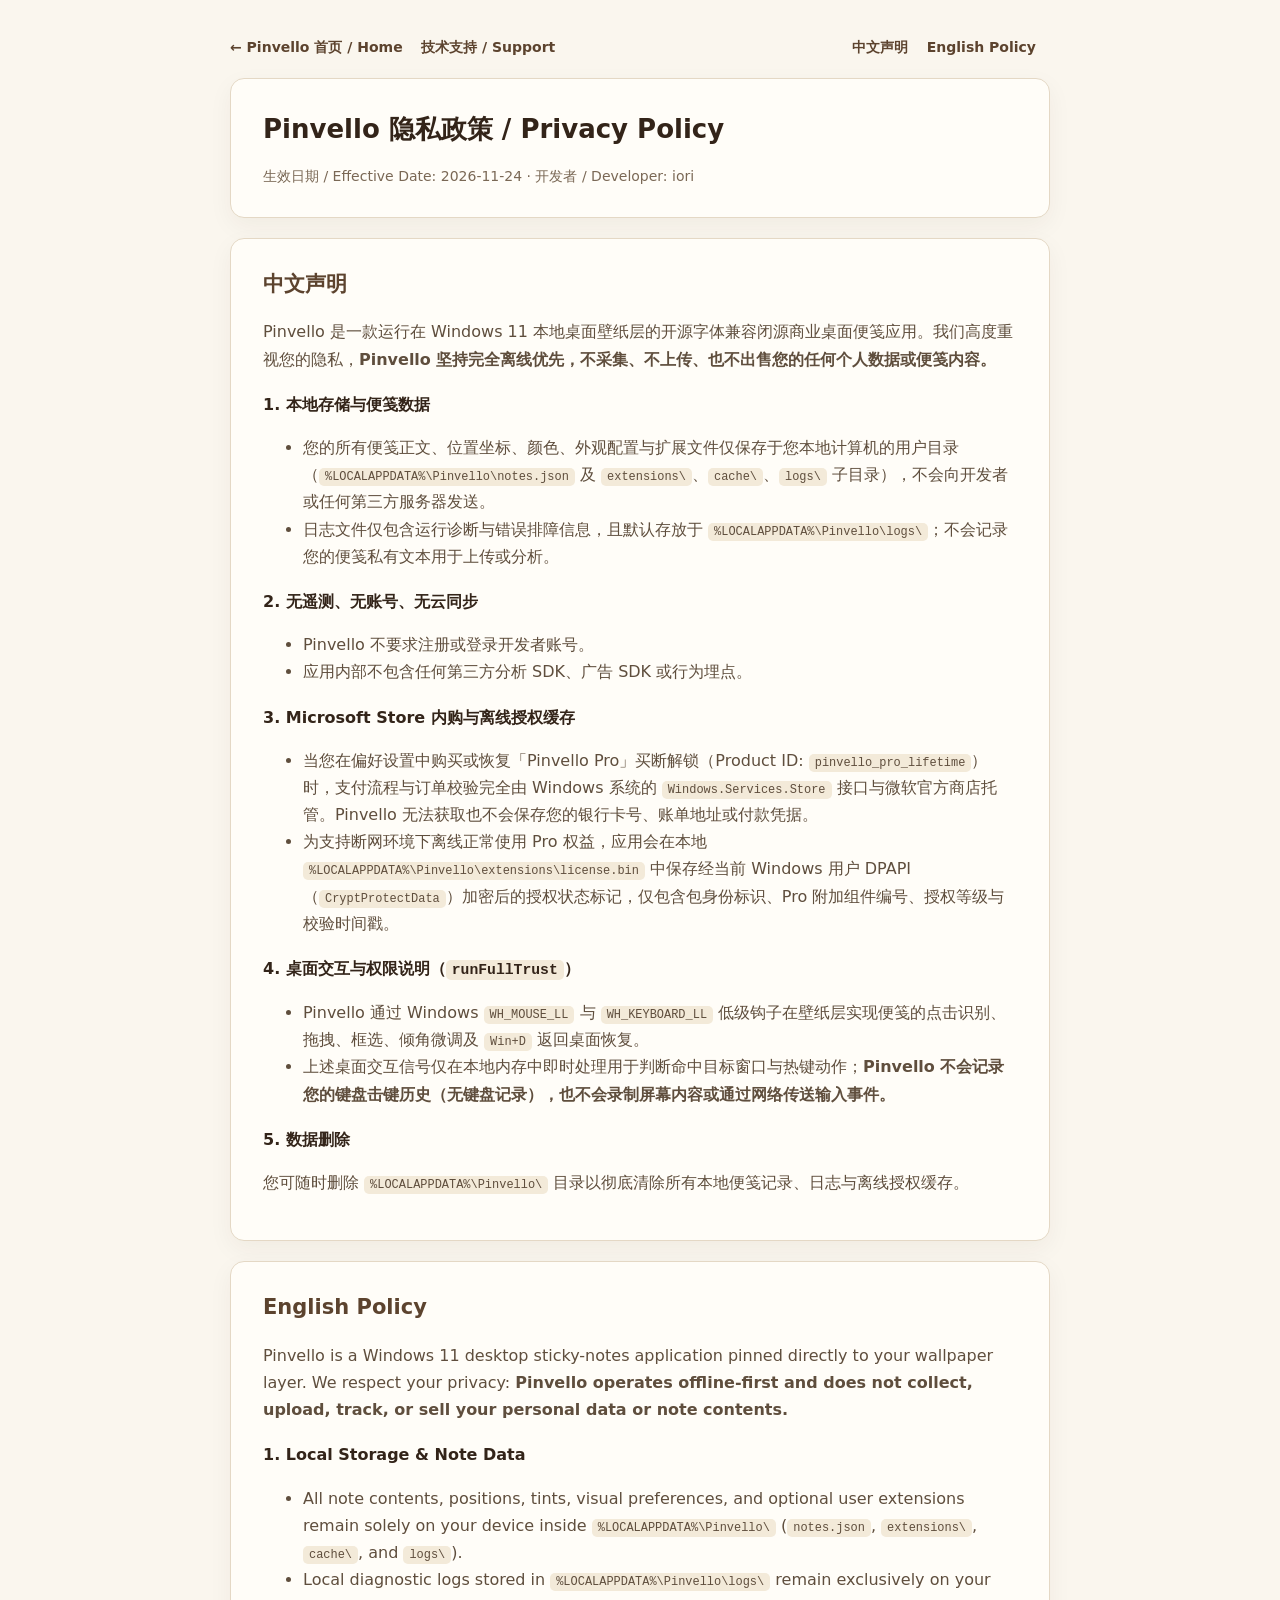
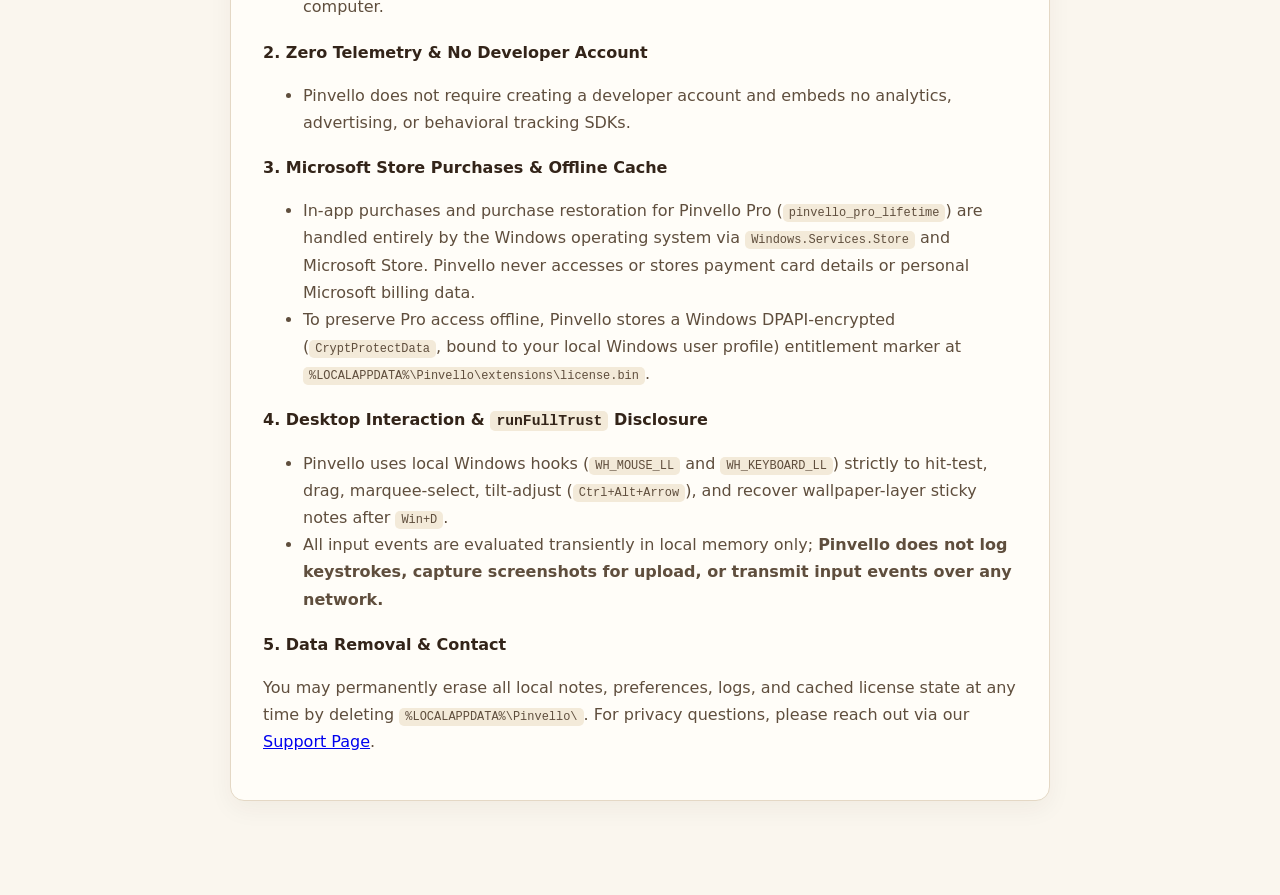
==== privacy.html @ 38069042 "docs: publish Pinvello privacy policy and support pages" ====
<!DOCTYPE html>
<html lang="zh-Hans">
<head>
  <meta charset="utf-8" />
  <meta name="viewport" content="width=device-width, initial-scale=1" />
  <title>Pinvello 隐私政策 / Privacy Policy</title>
  <style>
    :root {
      --bg: #faf6ee;
      --card: #fffdf8;
      --border: #e4d8c5;
      --ink: #332419;
      --muted: #5f4e3d;
      --btn: #5c432e;
    }
    * { box-sizing: border-box; }
    body {
      margin: 0;
      font-family: "Segoe UI", "Microsoft YaHei UI", system-ui, sans-serif;
      background: var(--bg);
      color: var(--ink);
      line-height: 1.7;
    }
    main {
      max-width: 860px;
      margin: 36px auto;
      padding: 0 20px 40px;
    }
    .nav {
      display: flex;
      justify-content: space-between;
      align-items: center;
      flex-wrap: wrap;
      gap: 10px;
      margin-bottom: 18px;
      font-size: 14px;
    }
    .nav a { color: var(--btn); text-decoration: none; font-weight: 600; margin-right: 14px; }
    .card {
      background: var(--card);
      border: 1px solid var(--border);
      border-radius: 14px;
      padding: 28px 32px;
      box-shadow: 0 8px 24px rgba(51, 36, 25, 0.05);
      margin-bottom: 20px;
    }
    h1 { margin: 0 0 6px; font-size: 26px; }
    h2 { margin: 0 0 12px; font-size: 21px; color: var(--btn); }
    h3 { margin: 18px 0 6px; font-size: 16px; color: var(--ink); }
    p, li { color: var(--muted); }
    code {
      background: #f3ead9;
      padding: 2px 6px;
      border-radius: 5px;
      font-size: 0.92em;
    }
    .meta { font-size: 14px; color: #7a6855; margin-bottom: 0; }
  </style>
</head>
<body>
  <main>
    <div class="nav">
      <div>
        <a href="./index.html">&larr; Pinvello 首页 / Home</a>
        <a href="./support.html">技术支持 / Support</a>
      </div>
      <div>
        <a href="#zh">中文声明</a>
        <a href="#en">English Policy</a>
      </div>
    </div>

    <section class="card">
      <h1>Pinvello 隐私政策 / Privacy Policy</h1>
      <p class="meta">生效日期 / Effective Date: 2026-11-24 &middot; 开发者 / Developer: iori</p>
    </section>

    <section class="card" id="zh">
      <h2>中文声明</h2>
      <p>Pinvello 是一款运行在 Windows 11 本地桌面壁纸层的开源字体兼容闭源商业桌面便笺应用。我们高度重视您的隐私，<strong>Pinvello 坚持完全离线优先，不采集、不上传、也不出售您的任何个人数据或便笺内容。</strong></p>

      <h3>1. 本地存储与便笺数据</h3>
      <ul>
        <li>您的所有便笺正文、位置坐标、颜色、外观配置与扩展文件仅保存于您本地计算机的用户目录（<code>%LOCALAPPDATA%\Pinvello\notes.json</code> 及 <code>extensions\</code>、<code>cache\</code>、<code>logs\</code> 子目录），不会向开发者或任何第三方服务器发送。</li>
        <li>日志文件仅包含运行诊断与错误排障信息，且默认存放于 <code>%LOCALAPPDATA%\Pinvello\logs\</code>；不会记录您的便笺私有文本用于上传或分析。</li>
      </ul>

      <h3>2. 无遥测、无账号、无云同步</h3>
      <ul>
        <li>Pinvello 不要求注册或登录开发者账号。</li>
        <li>应用内部不包含任何第三方分析 SDK、广告 SDK 或行为埋点。</li>
      </ul>

      <h3>3. Microsoft Store 内购与离线授权缓存</h3>
      <ul>
        <li>当您在偏好设置中购买或恢复「Pinvello Pro」买断解锁（Product ID: <code>pinvello_pro_lifetime</code>）时，支付流程与订单校验完全由 Windows 系统的 <code>Windows.Services.Store</code> 接口与微软官方商店托管。Pinvello 无法获取也不会保存您的银行卡号、账单地址或付款凭据。</li>
        <li>为支持断网环境下离线正常使用 Pro 权益，应用会在本地 <code>%LOCALAPPDATA%\Pinvello\extensions\license.bin</code> 中保存经当前 Windows 用户 DPAPI（<code>CryptProtectData</code>）加密后的授权状态标记，仅包含包身份标识、Pro 附加组件编号、授权等级与校验时间戳。</li>
      </ul>

      <h3>4. 桌面交互与权限说明（<code>runFullTrust</code>）</h3>
      <ul>
        <li>Pinvello 通过 Windows <code>WH_MOUSE_LL</code> 与 <code>WH_KEYBOARD_LL</code> 低级钩子在壁纸层实现便笺的点击识别、拖拽、框选、倾角微调及 <code>Win+D</code> 返回桌面恢复。</li>
        <li>上述桌面交互信号仅在本地内存中即时处理用于判断命中目标窗口与热键动作；<strong>Pinvello 不会记录您的键盘击键历史（无键盘记录），也不会录制屏幕内容或通过网络传送输入事件。</strong></li>
      </ul>

      <h3>5. 数据删除</h3>
      <p>您可随时删除 <code>%LOCALAPPDATA%\Pinvello\</code> 目录以彻底清除所有本地便笺记录、日志与离线授权缓存。</p>
    </section>

    <section class="card" id="en">
      <h2>English Policy</h2>
      <p>Pinvello is a Windows 11 desktop sticky-notes application pinned directly to your wallpaper layer. We respect your privacy: <strong>Pinvello operates offline-first and does not collect, upload, track, or sell your personal data or note contents.</strong></p>

      <h3>1. Local Storage &amp; Note Data</h3>
      <ul>
        <li>All note contents, positions, tints, visual preferences, and optional user extensions remain solely on your device inside <code>%LOCALAPPDATA%\Pinvello\</code> (<code>notes.json</code>, <code>extensions\</code>, <code>cache\</code>, and <code>logs\</code>).</li>
        <li>Local diagnostic logs stored in <code>%LOCALAPPDATA%\Pinvello\logs\</code> remain exclusively on your computer.</li>
      </ul>

      <h3>2. Zero Telemetry &amp; No Developer Account</h3>
      <ul>
        <li>Pinvello does not require creating a developer account and embeds no analytics, advertising, or behavioral tracking SDKs.</li>
      </ul>

      <h3>3. Microsoft Store Purchases &amp; Offline Cache</h3>
      <ul>
        <li>In-app purchases and purchase restoration for Pinvello Pro (<code>pinvello_pro_lifetime</code>) are handled entirely by the Windows operating system via <code>Windows.Services.Store</code> and Microsoft Store. Pinvello never accesses or stores payment card details or personal Microsoft billing data.</li>
        <li>To preserve Pro access offline, Pinvello stores a Windows DPAPI-encrypted (<code>CryptProtectData</code>, bound to your local Windows user profile) entitlement marker at <code>%LOCALAPPDATA%\Pinvello\extensions\license.bin</code>.</li>
      </ul>

      <h3>4. Desktop Interaction &amp; <code>runFullTrust</code> Disclosure</h3>
      <ul>
        <li>Pinvello uses local Windows hooks (<code>WH_MOUSE_LL</code> and <code>WH_KEYBOARD_LL</code>) strictly to hit-test, drag, marquee-select, tilt-adjust (<code>Ctrl+Alt+Arrow</code>), and recover wallpaper-layer sticky notes after <code>Win+D</code>.</li>
        <li>All input events are evaluated transiently in local memory only; <strong>Pinvello does not log keystrokes, capture screenshots for upload, or transmit input events over any network.</strong></li>
      </ul>

      <h3>5. Data Removal &amp; Contact</h3>
      <p>You may permanently erase all local notes, preferences, logs, and cached license state at any time by deleting <code>%LOCALAPPDATA%\Pinvello\</code>. For privacy questions, please reach out via our <a href="./support.html">Support Page</a>.</p>
    </section>
  </main>
</body>
</html>
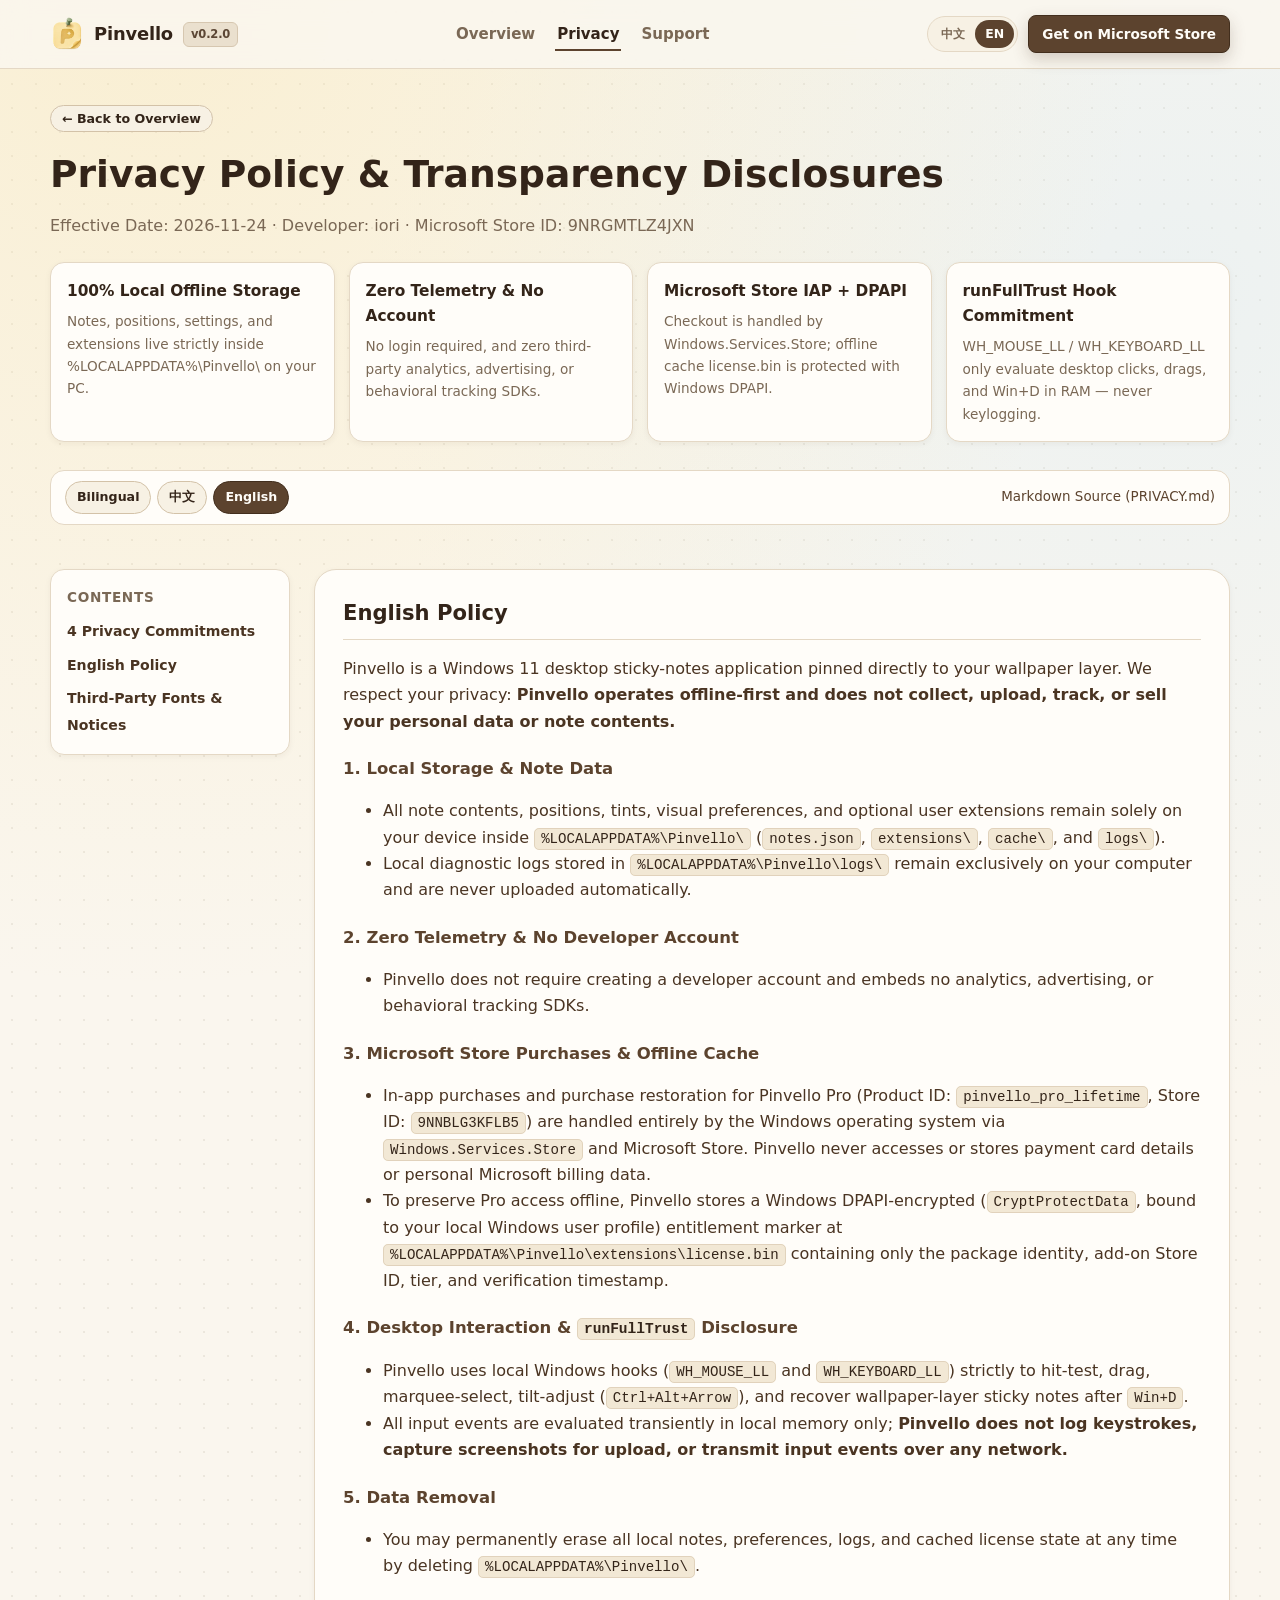
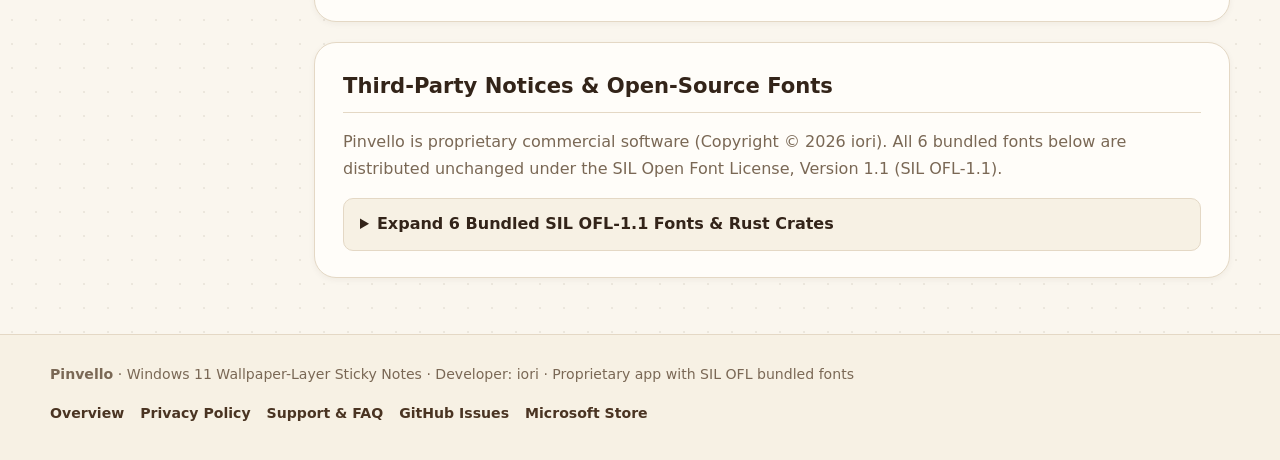
==== commit 91bdef88: "feat(site): upgrade landing page, privacy policy, and support center" ====
--- a/privacy.html
+++ b/privacy.html
@@ -3,140 +3,221 @@
 <head>
   <meta charset="utf-8" />
   <meta name="viewport" content="width=device-width, initial-scale=1" />
-  <title>Pinvello 隐私政策 / Privacy Policy</title>
-  <style>
-    :root {
-      --bg: #faf6ee;
-      --card: #fffdf8;
-      --border: #e4d8c5;
-      --ink: #332419;
-      --muted: #5f4e3d;
-      --btn: #5c432e;
-    }
-    * { box-sizing: border-box; }
-    body {
-      margin: 0;
-      font-family: "Segoe UI", "Microsoft YaHei UI", system-ui, sans-serif;
-      background: var(--bg);
-      color: var(--ink);
-      line-height: 1.7;
-    }
-    main {
-      max-width: 860px;
-      margin: 36px auto;
-      padding: 0 20px 40px;
-    }
-    .nav {
-      display: flex;
-      justify-content: space-between;
-      align-items: center;
-      flex-wrap: wrap;
-      gap: 10px;
-      margin-bottom: 18px;
-      font-size: 14px;
-    }
-    .nav a { color: var(--btn); text-decoration: none; font-weight: 600; margin-right: 14px; }
-    .card {
-      background: var(--card);
-      border: 1px solid var(--border);
-      border-radius: 14px;
-      padding: 28px 32px;
-      box-shadow: 0 8px 24px rgba(51, 36, 25, 0.05);
-      margin-bottom: 20px;
-    }
-    h1 { margin: 0 0 6px; font-size: 26px; }
-    h2 { margin: 0 0 12px; font-size: 21px; color: var(--btn); }
-    h3 { margin: 18px 0 6px; font-size: 16px; color: var(--ink); }
-    p, li { color: var(--muted); }
-    code {
-      background: #f3ead9;
-      padding: 2px 6px;
-      border-radius: 5px;
-      font-size: 0.92em;
-    }
-    .meta { font-size: 14px; color: #7a6855; margin-bottom: 0; }
-  </style>
+  <title
+    data-title-zh="Pinvello 隐私政策 / Privacy Policy"
+    data-title-en="Privacy Policy — Pinvello"
+  >Pinvello 隐私政策 / Privacy Policy</title>
+  <meta name="description" content="Pinvello 隐私政策：100% 离线优先本地存储、零遥测无账号、Microsoft Store 内购与 DPAPI 离线缓存、runFullTrust 低级钩子透明说明。" />
+  <link rel="icon" type="image/png" sizes="32x32" href="./assets/img/favicon-32.png" />
+  <link rel="apple-touch-icon" sizes="180x180" href="./assets/img/apple-touch-icon.png" />
+  <link rel="stylesheet" href="./assets/css/tokens.css" />
+  <link rel="stylesheet" href="./assets/css/main.css" />
 </head>
 <body>
-  <main>
-    <div class="nav">
+  <header class="site-header">
+    <div class="container header-inner">
+      <a class="brand" href="./index.html">
+        <img src="./assets/img/logo-128.webp" width="34" height="34" alt="Pinvello Logo" />
+        <span>Pinvello</span>
+        <span class="version-badge">v0.2.0</span>
+      </a>
+
+      <nav class="site-nav" id="site-nav" aria-label="主导航">
+        <ul class="nav-links">
+          <li><a href="./index.html" data-i18n="nav.overview">功能与体验</a></li>
+          <li><a class="is-current" href="./privacy.html" data-i18n="nav.privacy">隐私政策</a></li>
+          <li><a href="./support.html" data-i18n="nav.support">支持中心</a></li>
+        </ul>
+      </nav>
+
+      <div class="header-actions">
+        <div class="lang-switch" role="group" aria-label="Language">
+          <button type="button" class="is-active" data-lang-btn="zh" aria-pressed="true">中文</button>
+          <button type="button" data-lang-btn="en" aria-pressed="false">EN</button>
+        </div>
+        <a
+          class="btn btn-primary btn-sm btn-store-nav"
+          href="https://apps.microsoft.com/detail/9NRGMTLZ4JXN"
+          target="_blank"
+          rel="noopener"
+          data-i18n="nav.store"
+        >Microsoft Store 获取</a>
+        <button
+          type="button"
+          class="mobile-toggle"
+          id="mobile-nav-toggle"
+          aria-expanded="false"
+          aria-controls="site-nav"
+        >☰</button>
+      </div>
+    </div>
+  </header>
+
+  <main class="container" data-doc-page="privacy" data-doc-view="both">
+    <section class="doc-hero">
+      <a class="pill-btn" href="./index.html" data-i18n="privacy.back">← 返回产品官网</a>
+      <h1 data-i18n="privacy.hero.title">隐私政策与透明权限说明</h1>
+      <p style="margin:0;color:var(--ink-muted)" data-i18n="privacy.hero.sub">
+        生效日期：2026-11-24 · 开发者：iori · 微软商店应用 ID：9NRGMTLZ4JXN
+      </p>
+
+      <div class="doc-summary-grid" id="summary">
+        <article class="doc-sum-card">
+          <h3 data-i18n="privacy.sum1.t">100% 本地离线存储</h3>
+          <p data-i18n="privacy.sum1.d">所有便笺正文、位置、外观与扩展仅保存在 %LOCALAPPDATA%\Pinvello\，从不上传服务器。</p>
+        </article>
+        <article class="doc-sum-card">
+          <h3 data-i18n="privacy.sum2.t">零遥测 / 无账号</h3>
+          <p data-i18n="privacy.sum2.d">不要求注册账号，不集成任何第三方统计 SDK、广告 SDK 或行为埋点。</p>
+        </article>
+        <article class="doc-sum-card">
+          <h3 data-i18n="privacy.sum3.t">Store 内购 + DPAPI</h3>
+          <p data-i18n="privacy.sum3.d">支付由微软商店托管；离线授权 license.bin 仅经当前 Windows 用户 CryptProtectData 加密缓存。</p>
+        </article>
+        <article class="doc-sum-card">
+          <h3 data-i18n="privacy.sum4.t">runFullTrust 透明承诺</h3>
+          <p data-i18n="privacy.sum4.d">WH_MOUSE_LL / WH_KEYBOARD_LL 仅本地即时判定点击、拖拽与 Win+D，绝不记录击键。</p>
+        </article>
+      </div>
+
+      <div class="doc-view-bar">
+        <div class="doc-view-pills" role="group" aria-label="Document view language">
+          <button type="button" class="pill-btn is-active" data-doc-view-btn="both" aria-pressed="true" data-i18n="doc.view.both">双语对照</button>
+          <button type="button" class="pill-btn" data-doc-view-btn="zh" aria-pressed="false" data-i18n="doc.view.zh">仅看中文</button>
+          <button type="button" class="pill-btn" data-doc-view-btn="en" aria-pressed="false" data-i18n="doc.view.en">English Only</button>
+        </div>
+        <div style="font-size:0.84rem;color:var(--ink-muted)">
+          <a href="./PRIVACY.md">Markdown Source (PRIVACY.md)</a>
+        </div>
+      </div>
+    </section>
+
+    <div class="doc-layout">
+      <aside class="doc-toc" aria-label="目录">
+        <h2 data-i18n="privacy.toc.title">目录导航</h2>
+        <ul>
+          <li><a href="#summary" data-i18n="privacy.toc.sum">隐私摘要 4 原则</a></li>
+          <li data-doc-lang="zh"><a href="#zh" data-i18n="privacy.toc.zh">中文完整声明</a></li>
+          <li data-doc-lang="en"><a href="#en" data-i18n="privacy.toc.en">English Policy</a></li>
+          <li><a href="#notices" data-i18n="privacy.toc.oss">开源字体与第三方声明</a></li>
+        </ul>
+      </aside>
+
+      <div class="doc-content">
+        <section class="doc-card" id="zh" data-doc-lang="zh">
+          <h2>中文声明（简体中文）</h2>
+          <p>
+            Pinvello 是一款运行在 Windows 11 本地桌面壁纸层的开源字体兼容闭源商业桌面便笺应用。我们高度重视您的隐私，<strong>Pinvello 坚持完全离线优先，不采集、不上传、也不出售您的任何个人数据或便笺内容。</strong>
+          </p>
+
+          <h3>1. 本地存储与便笺数据</h3>
+          <ul>
+            <li>您的所有便笺正文、位置坐标、颜色、外观配置与扩展文件仅保存于您本地计算机的用户目录（<code>%LOCALAPPDATA%\Pinvello\notes.json</code> 及 <code>extensions\</code>、<code>cache\</code>、<code>logs\</code> 子目录），不会向开发者或任何第三方服务器发送。</li>
+            <li>日志文件仅包含运行诊断与错误排障信息，且默认存放于 <code>%LOCALAPPDATA%\Pinvello\logs\</code>；不会记录您的便笺私有文本用于上传或分析。</li>
+          </ul>
+
+          <h3>2. 无遥测、无账号、无云同步</h3>
+          <ul>
+            <li>Pinvello 不要求注册或登录开发者账号。</li>
+            <li>应用内部不包含任何第三方分析 SDK、广告 SDK 或行为埋点。</li>
+          </ul>
+
+          <h3>3. Microsoft Store 内购与离线授权缓存</h3>
+          <ul>
+            <li>当您在偏好设置中购买或恢复「Pinvello Pro」买断解锁（Product ID: <code>pinvello_pro_lifetime</code>，Store ID: <code>9NNBLG3KFLB5</code>）时，支付流程与订单校验完全由 Windows 系统的 <code>Windows.Services.Store</code> 接口与微软官方商店托管。Pinvello 无法获取也不会保存您的银行卡号、账单地址或付款凭据。</li>
+            <li>为支持断网环境下离线正常使用 Pro 权益，应用会在本地 <code>%LOCALAPPDATA%\Pinvello\extensions\license.bin</code> 中保存经当前 Windows 用户 DPAPI（<code>CryptProtectData</code>）加密后的授权状态标记，仅包含包身份标识（<code>47715iori.Pinvello</code>）、Pro 附加组件编号、授权等级与校验时间戳。</li>
+          </ul>
+
+          <h3>4. 桌面交互与权限说明（<code>runFullTrust</code>）</h3>
+          <ul>
+            <li>Pinvello 通过 Windows <code>WH_MOUSE_LL</code> 与 <code>WH_KEYBOARD_LL</code> 低级钩子在壁纸层实现便笺的点击识别、拖拽、框选、倾角微调及 <code>Win+D</code> 返回桌面恢复。</li>
+            <li>上述桌面交互信号仅在本地内存中即时处理用于判断命中目标窗口与热键动作；<strong>Pinvello 不会记录您的键盘击键历史（无键盘记录），也不会录制屏幕内容或通过网络传送输入事件。</strong></li>
+          </ul>
+
+          <h3>5. 数据删除</h3>
+          <ul>
+            <li>您可随时删除 <code>%LOCALAPPDATA%\Pinvello\</code> 目录以彻底清除所有本地便笺记录、日志与离线授权缓存。</li>
+          </ul>
+        </section>
+
+        <section class="doc-card" id="en" data-doc-lang="en">
+          <h2>English Policy</h2>
+          <p>
+            Pinvello is a Windows 11 desktop sticky-notes application pinned directly to your wallpaper layer. We respect your privacy: <strong>Pinvello operates offline-first and does not collect, upload, track, or sell your personal data or note contents.</strong>
+          </p>
+
+          <h3>1. Local Storage &amp; Note Data</h3>
+          <ul>
+            <li>All note contents, positions, tints, visual preferences, and optional user extensions remain solely on your device inside <code>%LOCALAPPDATA%\Pinvello\</code> (<code>notes.json</code>, <code>extensions\</code>, <code>cache\</code>, and <code>logs\</code>).</li>
+            <li>Local diagnostic logs stored in <code>%LOCALAPPDATA%\Pinvello\logs\</code> remain exclusively on your computer and are never uploaded automatically.</li>
+          </ul>
+
+          <h3>2. Zero Telemetry &amp; No Developer Account</h3>
+          <ul>
+            <li>Pinvello does not require creating a developer account and embeds no analytics, advertising, or behavioral tracking SDKs.</li>
+          </ul>
+
+          <h3>3. Microsoft Store Purchases &amp; Offline Cache</h3>
+          <ul>
+            <li>In-app purchases and purchase restoration for Pinvello Pro (Product ID: <code>pinvello_pro_lifetime</code>, Store ID: <code>9NNBLG3KFLB5</code>) are handled entirely by the Windows operating system via <code>Windows.Services.Store</code> and Microsoft Store. Pinvello never accesses or stores payment card details or personal Microsoft billing data.</li>
+            <li>To preserve Pro access offline, Pinvello stores a Windows DPAPI-encrypted (<code>CryptProtectData</code>, bound to your local Windows user profile) entitlement marker at <code>%LOCALAPPDATA%\Pinvello\extensions\license.bin</code> containing only the package identity, add-on Store ID, tier, and verification timestamp.</li>
+          </ul>
+
+          <h3>4. Desktop Interaction &amp; <code>runFullTrust</code> Disclosure</h3>
+          <ul>
+            <li>Pinvello uses local Windows hooks (<code>WH_MOUSE_LL</code> and <code>WH_KEYBOARD_LL</code>) strictly to hit-test, drag, marquee-select, tilt-adjust (<code>Ctrl+Alt+Arrow</code>), and recover wallpaper-layer sticky notes after <code>Win+D</code>.</li>
+            <li>All input events are evaluated transiently in local memory only; <strong>Pinvello does not log keystrokes, capture screenshots for upload, or transmit input events over any network.</strong></li>
+          </ul>
+
+          <h3>5. Data Removal</h3>
+          <ul>
+            <li>You may permanently erase all local notes, preferences, logs, and cached license state at any time by deleting <code>%LOCALAPPDATA%\Pinvello\</code>.</li>
+          </ul>
+        </section>
+
+        <section class="doc-card" id="notices">
+          <h2 data-zh="第三方开源字体与软件声明" data-en="Third-Party Notices & Open-Source Fonts">第三方开源字体与软件声明</h2>
+          <p style="color:var(--ink-muted)" data-zh="Pinvello 为闭源商业软件（Copyright © 2026 iori）。应用内嵌的 6 款多语种手绘字体均按各自原版协议以 SIL Open Font License 1.1（SIL OFL-1.1）随产品分发。" data-en="Pinvello is proprietary commercial software (Copyright © 2026 iori). All 6 bundled fonts below are distributed unchanged under the SIL Open Font License, Version 1.1 (SIL OFL-1.1).">
+            Pinvello 为闭源商业软件（Copyright © 2026 iori）。应用内嵌的 6 款多语种手绘字体均按各自原版协议以 SIL Open Font License 1.1（SIL OFL-1.1）随产品分发。
+          </p>
+
+          <details class="faq-item">
+            <summary data-zh="展开查看 6 款内置 SIL OFL-1.1 开源字体与依赖清单" data-en="Expand 6 Bundled SIL OFL-1.1 Fonts & Rust Crates">展开查看 6 款内置 SIL OFL-1.1 开源字体与依赖清单</summary>
+            <ul>
+              <li><strong>LXGW WenKai (霞鹜文楷)</strong> v1.530 — Copyright: LXGW &amp; Fontworks Klee One authors (SIL OFL-1.1)</li>
+              <li><strong>LXGW Yozai (悠哉字体)</strong> v0.868 — Copyright: LXGW &amp; Y.OzFont authors (SIL OFL-1.1)</li>
+              <li><strong>Smiley Sans (得意黑)</strong> v2.0.1 — Copyright: atelierAnchor (SIL OFL-1.1)</li>
+              <li><strong>Ark Pixel Font (方舟像素字体)</strong> v2026.11.10 (12px Proportional) — Copyright: TakWolf (SIL OFL-1.1)</li>
+              <li><strong>Shantell Sans</strong> v1.011 — Copyright: Shantell Martin &amp; Arrow Type, Cyrillic by Anya Danilova (SIL OFL-1.1)</li>
+              <li><strong>Gaegu</strong> — Copyright: JIKJI SOFT / Google Fonts (SIL OFL-1.1)</li>
+            </ul>
+            <p style="margin-bottom:0;font-size:0.88rem;color:var(--ink-muted)">
+              Open-Source Rust Crates (MIT / Apache-2.0 / Zlib): <code>nsh-core</code>, <code>nsh-platform-windows</code>, <code>windows</code>, <code>windows-core</code>, <code>windows-future</code>, <code>windows-collections</code>, <code>serde</code>, <code>serde_json</code>, <code>chrono</code>, <code>flate2</code>, <code>image</code>.
+            </p>
+          </details>
+        </section>
+      </div>
+    </div>
+  </main>
+
+  <footer class="site-footer">
+    <div class="container footer-inner">
       <div>
-        <a href="./index.html">&larr; Pinvello 首页 / Home</a>
-        <a href="./support.html">技术支持 / Support</a>
-      </div>
-      <div>
-        <a href="#zh">中文声明</a>
-        <a href="#en">English Policy</a>
+        <strong>Pinvello</strong> · <span data-i18n="footer.tagline">Windows 11 桌面壁纸层拟物便笺 · 开发者 iori · 开源字体兼容闭源商业软件</span>
+      </div>
+      <div class="footer-links">
+        <a href="./index.html" data-i18n="footer.home">产品首页</a>
+        <a href="./privacy.html" data-i18n="footer.privacy">隐私政策</a>
+        <a href="./support.html" data-i18n="footer.support">支持中心</a>
+        <a href="https://github.com/botmiao/pinvello-docs/issues" target="_blank" rel="noopener" data-i18n="footer.issues">GitHub 反馈</a>
+        <a href="https://apps.microsoft.com/detail/9NRGMTLZ4JXN" target="_blank" rel="noopener" data-i18n="footer.store">Microsoft Store</a>
       </div>
     </div>
-
-    <section class="card">
-      <h1>Pinvello 隐私政策 / Privacy Policy</h1>
-      <p class="meta">生效日期 / Effective Date: 2026-11-24 &middot; 开发者 / Developer: iori</p>
-    </section>
-
-    <section class="card" id="zh">
-      <h2>中文声明</h2>
-      <p>Pinvello 是一款运行在 Windows 11 本地桌面壁纸层的开源字体兼容闭源商业桌面便笺应用。我们高度重视您的隐私，<strong>Pinvello 坚持完全离线优先，不采集、不上传、也不出售您的任何个人数据或便笺内容。</strong></p>
-
-      <h3>1. 本地存储与便笺数据</h3>
-      <ul>
-        <li>您的所有便笺正文、位置坐标、颜色、外观配置与扩展文件仅保存于您本地计算机的用户目录（<code>%LOCALAPPDATA%\Pinvello\notes.json</code> 及 <code>extensions\</code>、<code>cache\</code>、<code>logs\</code> 子目录），不会向开发者或任何第三方服务器发送。</li>
-        <li>日志文件仅包含运行诊断与错误排障信息，且默认存放于 <code>%LOCALAPPDATA%\Pinvello\logs\</code>；不会记录您的便笺私有文本用于上传或分析。</li>
-      </ul>
-
-      <h3>2. 无遥测、无账号、无云同步</h3>
-      <ul>
-        <li>Pinvello 不要求注册或登录开发者账号。</li>
-        <li>应用内部不包含任何第三方分析 SDK、广告 SDK 或行为埋点。</li>
-      </ul>
-
-      <h3>3. Microsoft Store 内购与离线授权缓存</h3>
-      <ul>
-        <li>当您在偏好设置中购买或恢复「Pinvello Pro」买断解锁（Product ID: <code>pinvello_pro_lifetime</code>）时，支付流程与订单校验完全由 Windows 系统的 <code>Windows.Services.Store</code> 接口与微软官方商店托管。Pinvello 无法获取也不会保存您的银行卡号、账单地址或付款凭据。</li>
-        <li>为支持断网环境下离线正常使用 Pro 权益，应用会在本地 <code>%LOCALAPPDATA%\Pinvello\extensions\license.bin</code> 中保存经当前 Windows 用户 DPAPI（<code>CryptProtectData</code>）加密后的授权状态标记，仅包含包身份标识、Pro 附加组件编号、授权等级与校验时间戳。</li>
-      </ul>
-
-      <h3>4. 桌面交互与权限说明（<code>runFullTrust</code>）</h3>
-      <ul>
-        <li>Pinvello 通过 Windows <code>WH_MOUSE_LL</code> 与 <code>WH_KEYBOARD_LL</code> 低级钩子在壁纸层实现便笺的点击识别、拖拽、框选、倾角微调及 <code>Win+D</code> 返回桌面恢复。</li>
-        <li>上述桌面交互信号仅在本地内存中即时处理用于判断命中目标窗口与热键动作；<strong>Pinvello 不会记录您的键盘击键历史（无键盘记录），也不会录制屏幕内容或通过网络传送输入事件。</strong></li>
-      </ul>
-
-      <h3>5. 数据删除</h3>
-      <p>您可随时删除 <code>%LOCALAPPDATA%\Pinvello\</code> 目录以彻底清除所有本地便笺记录、日志与离线授权缓存。</p>
-    </section>
-
-    <section class="card" id="en">
-      <h2>English Policy</h2>
-      <p>Pinvello is a Windows 11 desktop sticky-notes application pinned directly to your wallpaper layer. We respect your privacy: <strong>Pinvello operates offline-first and does not collect, upload, track, or sell your personal data or note contents.</strong></p>
-
-      <h3>1. Local Storage &amp; Note Data</h3>
-      <ul>
-        <li>All note contents, positions, tints, visual preferences, and optional user extensions remain solely on your device inside <code>%LOCALAPPDATA%\Pinvello\</code> (<code>notes.json</code>, <code>extensions\</code>, <code>cache\</code>, and <code>logs\</code>).</li>
-        <li>Local diagnostic logs stored in <code>%LOCALAPPDATA%\Pinvello\logs\</code> remain exclusively on your computer.</li>
-      </ul>
-
-      <h3>2. Zero Telemetry &amp; No Developer Account</h3>
-      <ul>
-        <li>Pinvello does not require creating a developer account and embeds no analytics, advertising, or behavioral tracking SDKs.</li>
-      </ul>
-
-      <h3>3. Microsoft Store Purchases &amp; Offline Cache</h3>
-      <ul>
-        <li>In-app purchases and purchase restoration for Pinvello Pro (<code>pinvello_pro_lifetime</code>) are handled entirely by the Windows operating system via <code>Windows.Services.Store</code> and Microsoft Store. Pinvello never accesses or stores payment card details or personal Microsoft billing data.</li>
-        <li>To preserve Pro access offline, Pinvello stores a Windows DPAPI-encrypted (<code>CryptProtectData</code>, bound to your local Windows user profile) entitlement marker at <code>%LOCALAPPDATA%\Pinvello\extensions\license.bin</code>.</li>
-      </ul>
-
-      <h3>4. Desktop Interaction &amp; <code>runFullTrust</code> Disclosure</h3>
-      <ul>
-        <li>Pinvello uses local Windows hooks (<code>WH_MOUSE_LL</code> and <code>WH_KEYBOARD_LL</code>) strictly to hit-test, drag, marquee-select, tilt-adjust (<code>Ctrl+Alt+Arrow</code>), and recover wallpaper-layer sticky notes after <code>Win+D</code>.</li>
-        <li>All input events are evaluated transiently in local memory only; <strong>Pinvello does not log keystrokes, capture screenshots for upload, or transmit input events over any network.</strong></li>
-      </ul>
-
-      <h3>5. Data Removal &amp; Contact</h3>
-      <p>You may permanently erase all local notes, preferences, logs, and cached license state at any time by deleting <code>%LOCALAPPDATA%\Pinvello\</code>. For privacy questions, please reach out via our <a href="./support.html">Support Page</a>.</p>
-    </section>
-  </main>
+  </footer>
+
+  <script type="module">
+    import { initI18n } from './assets/js/i18n.js';
+    initI18n();
+  </script>
 </body>
 </html>
--- a/assets/css/tokens.css
+++ b/assets/css/tokens.css
@@ -0,0 +1,61 @@
+/* Pinvello Design Tokens — extracted from crates/pinvello/src/{palette,settings,ui}.rs */
+:root {
+  /* Paper & Warm Craft Surfaces */
+  --bg: #faf6ee;
+  --surface: #fffdf9;
+  --surface-warm: #f7f1e4;
+  --surface-tint: #f2e8d5;
+  --surface-subtle: #f5efe2;
+  --border: #e4d8c5;
+  --border-strong: #d3c2a8;
+
+  /* Ink & Typography */
+  --ink: #332419;
+  --ink-body: #4a3422;
+  --ink-muted: #7a6855;
+  --ink-faint: #988672;
+
+  /* Brand & Interactive Accents */
+  --accent: #5c432e;
+  --accent-hover: #4b3523;
+  --accent-ink: #fffdf8;
+  --pin-sage: #6e8b63;
+  --pin-sage-soft: #e9f1e5;
+  --pin-sage-border: #b8ccb0;
+
+  /* Pro Lifetime Tier Accent */
+  --pro-gold: #dfb45a;
+  --pro-bg: #f6ebd3;
+  --pro-border: #ba8e36;
+  --pro-ink: #3a240b;
+
+  /* Semantic @time Capsule Tokens */
+  --due-soon-bg: rgba(230, 126, 34, 0.15);
+  --due-soon-ink: #d35400;
+  --due-over-bg: rgba(231, 76, 60, 0.15);
+  --due-over-ink: #c0392b;
+  --due-normal-bg: rgba(74, 52, 34, 0.08);
+  --due-normal-ink: rgba(74, 52, 34, 0.72);
+  --due-done-bg: rgba(0, 0, 0, 0.05);
+  --due-done-ink: rgba(74, 52, 34, 0.45);
+
+  /* Typography Stacks (zero heavy CJK font downloads) */
+  --font-sans: "Segoe UI Variable", "Segoe UI", "Microsoft YaHei UI", "PingFang SC", "Noto Sans CJK SC", system-ui, -apple-system, sans-serif;
+  --font-hand: "LXGW WenKai", "Kaiti SC", "KaiTi", "STKaiti", "Segoe Print", "Bradley Hand", "Segoe UI", cursive, sans-serif;
+  --font-mono: "Cascadia Code", "Consolas", "SFMono-Regular", Menlo, ui-monospace, monospace;
+
+  /* Elevation & Radii */
+  --shadow-xs: 0 2px 6px rgba(51, 36, 25, 0.05);
+  --shadow-sm: 0 8px 22px rgba(51, 36, 25, 0.06);
+  --shadow-md: 0 14px 36px rgba(51, 36, 25, 0.09);
+  --shadow-lg: 0 24px 60px rgba(42, 28, 16, 0.14);
+
+  --radius-sm: 8px;
+  --radius-md: 14px;
+  --radius-lg: 22px;
+  --radius-xl: 28px;
+  --radius-pill: 999px;
+
+  --container-max: 1180px;
+  --header-h: 68px;
+}
--- a/assets/css/main.css
+++ b/assets/css/main.css
@@ -0,0 +1,1634 @@
+/* Pinvello Static Website Stylesheet */
+
+*,
+*::before,
+*::after {
+  box-sizing: border-box;
+}
+
+html {
+  scroll-behavior: smooth;
+}
+
+body {
+  margin: 0;
+  font-family: var(--font-sans);
+  color: var(--ink-body);
+  background-color: var(--bg);
+  background-image:
+    radial-gradient(circle at 12% 0%, rgba(248, 226, 162, 0.36), transparent 42%),
+    radial-gradient(circle at 92% 14%, rgba(202, 230, 250, 0.28), transparent 38%),
+    radial-gradient(rgba(92, 67, 46, 0.085) 1px, transparent 1px);
+  background-size: auto, auto, 24px 24px;
+  line-height: 1.65;
+  overflow-x: hidden;
+  -webkit-font-smoothing: antialiased;
+}
+
+img,
+video,
+svg {
+  display: block;
+  max-width: 100%;
+}
+
+a {
+  color: var(--accent);
+  text-decoration: none;
+}
+
+a:hover {
+  text-decoration: underline;
+}
+
+code {
+  font-family: var(--font-mono);
+  font-size: 0.88em;
+  background: var(--surface-tint);
+  color: var(--ink);
+  padding: 2px 6px;
+  border-radius: 5px;
+  border: 1px solid rgba(211, 194, 168, 0.55);
+  word-break: break-word;
+}
+
+.container {
+  width: min(var(--container-max), calc(100% - 32px));
+  margin-inline: auto;
+}
+
+/* ---------------- Header ---------------- */
+.site-header {
+  position: sticky;
+  top: 0;
+  z-index: 60;
+  background: rgba(250, 246, 238, 0.88);
+  backdrop-filter: blur(12px);
+  border-bottom: 1px solid var(--border);
+}
+
+.header-inner {
+  display: flex;
+  align-items: center;
+  justify-content: space-between;
+  gap: 14px;
+  min-height: var(--header-h);
+  padding: 8px 0;
+}
+
+.brand {
+  display: inline-flex;
+  align-items: center;
+  gap: 10px;
+  color: var(--ink);
+  font-weight: 700;
+  font-size: 1.12rem;
+  letter-spacing: -0.01em;
+  flex-shrink: 0;
+}
+
+.brand:hover {
+  text-decoration: none;
+}
+
+.brand img {
+  width: 34px;
+  height: 34px;
+  border-radius: 8px;
+}
+
+.version-badge {
+  font-size: 0.72rem;
+  font-weight: 700;
+  padding: 2px 7px;
+  border-radius: 6px;
+  background: #eae0ce;
+  color: #5c4735;
+  border: 1px solid #d6c7b0;
+}
+
+.site-nav {
+  display: flex;
+  align-items: center;
+  gap: 20px;
+}
+
+.nav-links {
+  display: flex;
+  align-items: center;
+  gap: 18px;
+  list-style: none;
+  margin: 0;
+  padding: 0;
+}
+
+.nav-links a {
+  font-size: 0.94rem;
+  font-weight: 600;
+  color: var(--ink-muted);
+  padding: 6px 2px;
+  border-bottom: 2px solid transparent;
+  transition: color 0.16s ease, border-color 0.16s ease;
+}
+
+.nav-links a:hover,
+.nav-links a.is-current {
+  color: var(--ink);
+  text-decoration: none;
+  border-bottom-color: var(--accent);
+}
+
+.header-actions {
+  display: flex;
+  align-items: center;
+  gap: 10px;
+  flex-shrink: 0;
+}
+
+.lang-switch {
+  display: inline-flex;
+  padding: 3px;
+  background: var(--surface-warm);
+  border: 1px solid var(--border);
+  border-radius: var(--radius-pill);
+}
+
+.lang-switch button {
+  border: 0;
+  background: transparent;
+  color: var(--ink-muted);
+  font: inherit;
+  font-size: 0.78rem;
+  font-weight: 600;
+  padding: 4px 10px;
+  border-radius: var(--radius-pill);
+  cursor: pointer;
+  transition: background 0.15s ease, color 0.15s ease;
+}
+
+.lang-switch button.is-active {
+  background: var(--accent);
+  color: var(--accent-ink);
+}
+
+.btn {
+  display: inline-flex;
+  align-items: center;
+  justify-content: center;
+  gap: 8px;
+  padding: 10px 18px;
+  border-radius: 10px;
+  font: inherit;
+  font-weight: 600;
+  font-size: 0.94rem;
+  cursor: pointer;
+  border: 1px solid var(--border-strong);
+  background: var(--surface);
+  color: var(--ink);
+  box-shadow: var(--shadow-xs);
+  transition: transform 0.15s ease, background 0.15s ease, box-shadow 0.15s ease;
+  text-decoration: none;
+}
+
+.btn:hover {
+  text-decoration: none;
+  background: var(--surface-warm);
+  transform: translateY(-1px);
+}
+
+.btn-primary {
+  background: var(--accent);
+  border-color: #422e1d;
+  color: var(--accent-ink);
+  box-shadow: 0 6px 16px rgba(74, 52, 34, 0.22);
+}
+
+.btn-primary:hover {
+  background: var(--accent-hover);
+  color: var(--accent-ink);
+}
+
+.btn-sm {
+  padding: 7px 13px;
+  font-size: 0.85rem;
+  border-radius: 8px;
+}
+
+.mobile-toggle {
+  display: none;
+  border: 1px solid var(--border);
+  background: var(--surface);
+  color: var(--ink);
+  border-radius: 8px;
+  padding: 6px 10px;
+  font: inherit;
+  font-size: 0.88rem;
+  font-weight: 600;
+  cursor: pointer;
+}
+
+/* ---------------- Hero + Interactive Sandbox ---------------- */
+.hero {
+  padding: 44px 0 56px;
+}
+
+.hero-grid {
+  display: grid;
+  grid-template-columns: minmax(0, 0.94fr) minmax(0, 1.18fr);
+  gap: 32px;
+  align-items: center;
+}
+
+.eyebrow {
+  display: inline-flex;
+  align-items: center;
+  gap: 8px;
+  padding: 5px 12px;
+  border-radius: var(--radius-pill);
+  background: var(--surface-warm);
+  border: 1px solid var(--border);
+  color: var(--accent);
+  font-size: 0.8rem;
+  font-weight: 700;
+  letter-spacing: 0.02em;
+}
+
+.eyebrow-dot {
+  width: 8px;
+  height: 8px;
+  border-radius: 50%;
+  background: var(--pin-sage);
+}
+
+.hero h1 {
+  margin: 16px 0 14px;
+  font-size: clamp(2rem, 3.6vw, 2.95rem);
+  line-height: 1.18;
+  color: var(--ink);
+  letter-spacing: -0.02em;
+}
+
+.hero h1 .hl {
+  position: relative;
+  display: inline-block;
+  z-index: 1;
+}
+
+.hero h1 .hl::after {
+  content: "";
+  position: absolute;
+  left: -2px;
+  right: -2px;
+  bottom: 4px;
+  height: 12px;
+  background: rgba(248, 226, 162, 0.88);
+  border-radius: 6px;
+  z-index: -1;
+}
+
+.hero-lead {
+  font-size: 1.05rem;
+  color: var(--ink-muted);
+  margin: 0 0 22px;
+  max-width: 54ch;
+}
+
+.hero-actions {
+  display: flex;
+  flex-wrap: wrap;
+  gap: 12px;
+  align-items: center;
+}
+
+.hero-sublinks {
+  margin-top: 10px;
+  font-size: 0.84rem;
+  color: var(--ink-muted);
+}
+
+.hero-sublinks a {
+  font-weight: 600;
+  border-bottom: 1px dashed var(--border-strong);
+}
+
+.trust-chips {
+  display: flex;
+  flex-wrap: wrap;
+  gap: 8px;
+  margin-top: 22px;
+}
+
+.trust-chip {
+  display: inline-flex;
+  align-items: center;
+  gap: 6px;
+  padding: 5px 11px;
+  border-radius: var(--radius-pill);
+  background: var(--surface);
+  border: 1px solid var(--border);
+  font-size: 0.8rem;
+  font-weight: 600;
+  color: var(--ink);
+}
+
+.trust-chip::before {
+  content: "";
+  width: 6px;
+  height: 6px;
+  border-radius: 50%;
+  background: var(--pin-sage);
+}
+
+/* Desktop Sandbox Shell */
+.sandbox-card {
+  background: var(--surface);
+  border: 1px solid var(--border);
+  border-radius: var(--radius-xl);
+  padding: 16px;
+  box-shadow: var(--shadow-lg);
+}
+
+.sandbox-top {
+  display: flex;
+  flex-wrap: wrap;
+  justify-content: space-between;
+  align-items: center;
+  gap: 8px;
+  margin-bottom: 10px;
+}
+
+.sandbox-top strong {
+  font-size: 0.94rem;
+  color: var(--ink);
+}
+
+.sandbox-top span {
+  font-size: 0.8rem;
+  color: var(--ink-muted);
+}
+
+.sandbox-stage {
+  position: relative;
+  height: 416px;
+  border-radius: 16px;
+  overflow: hidden;
+  border: 1px solid rgba(51, 36, 25, 0.14);
+  background:
+    radial-gradient(circle at 22% 18%, rgba(255, 224, 178, 0.65), transparent 44%),
+    radial-gradient(circle at 76% 24%, rgba(164, 214, 250, 0.72), transparent 52%),
+    linear-gradient(175deg, #4b8ad6 0%, #8bc1e8 42%, #c9c7ba 57%, #4d6b80 62%, #29465a 100%);
+  user-select: none;
+}
+
+.sandbox-wallpaper-art {
+  position: absolute;
+  inset: 0;
+  width: 100%;
+  height: 100%;
+  pointer-events: none;
+  opacity: 0.86;
+}
+
+.sandbox-notes-layer {
+  position: absolute;
+  inset: 0 0 38px 0;
+  z-index: 2;
+}
+
+.sandbox-icons-layer {
+  position: absolute;
+  top: 14px;
+  left: 14px;
+  z-index: 4;
+  display: flex;
+  flex-direction: column;
+  gap: 14px;
+  pointer-events: none;
+}
+
+.win-icon {
+  display: flex;
+  flex-direction: column;
+  align-items: center;
+  gap: 3px;
+  width: 56px;
+  text-align: center;
+  color: #fff;
+  text-shadow: 0 1px 4px rgba(0, 0, 0, 0.68);
+  font-size: 11px;
+  font-weight: 500;
+}
+
+.win-icon-glyph {
+  width: 30px;
+  height: 30px;
+  border-radius: 6px;
+  background: rgba(255, 255, 255, 0.18);
+  backdrop-filter: blur(4px);
+  display: grid;
+  place-items: center;
+  font-size: 16px;
+}
+
+/* Mock Foreground App Window for Win+D demo */
+.sandbox-mock-window {
+  position: absolute;
+  inset: 38px 46px 62px 72px;
+  z-index: 6;
+  background: rgba(255, 253, 249, 0.94);
+  backdrop-filter: blur(12px);
+  border: 1px solid rgba(51, 36, 25, 0.18);
+  border-radius: 12px;
+  box-shadow: 0 20px 50px rgba(15, 23, 35, 0.35);
+  display: flex;
+  flex-direction: column;
+  transform: translateY(140%) scale(0.84);
+  opacity: 0;
+  pointer-events: none;
+  transition: transform 0.28s cubic-bezier(0.22, 1, 0.36, 1), opacity 0.22s ease;
+}
+
+.sandbox-mock-window.is-open {
+  transform: translateY(0) scale(1);
+  opacity: 1;
+  pointer-events: auto;
+}
+
+.mock-titlebar {
+  display: flex;
+  justify-content: space-between;
+  align-items: center;
+  padding: 8px 12px;
+  border-bottom: 1px solid var(--border);
+  background: rgba(247, 241, 228, 0.85);
+  border-radius: 12px 12px 0 0;
+  font-size: 0.8rem;
+  font-weight: 700;
+  color: var(--ink);
+}
+
+.mock-min-btn {
+  border: 1px solid var(--border);
+  background: var(--surface);
+  color: var(--ink);
+  border-radius: 6px;
+  width: 26px;
+  height: 22px;
+  cursor: pointer;
+  font-weight: 700;
+}
+
+.mock-body {
+  padding: 20px;
+  font-size: 0.88rem;
+  color: var(--ink-muted);
+}
+
+.mock-skeleton {
+  margin-top: 14px;
+  display: grid;
+  gap: 8px;
+}
+
+.mock-skeleton span {
+  height: 10px;
+  border-radius: 6px;
+  background: rgba(92, 67, 46, 0.11);
+}
+
+/* Windows 11 Frosted Taskbar */
+.sandbox-taskbar {
+  position: absolute;
+  left: 0;
+  right: 0;
+  bottom: 0;
+  height: 36px;
+  z-index: 8;
+  background: rgba(246, 243, 238, 0.86);
+  backdrop-filter: blur(12px);
+  border-top: 1px solid rgba(255, 255, 255, 0.55);
+  display: flex;
+  align-items: center;
+  justify-content: center;
+  gap: 8px;
+  padding: 0 10px;
+}
+
+.tb-dots {
+  display: flex;
+  align-items: center;
+  gap: 8px;
+}
+
+.tb-app {
+  width: 20px;
+  height: 20px;
+  border-radius: 5px;
+  background: rgba(51, 36, 25, 0.14);
+}
+
+.tb-app--win {
+  background: linear-gradient(135deg, #2794e8, #0067c0);
+}
+
+.tb-app--pinvello {
+  width: 22px;
+  height: 22px;
+  border-radius: 5px;
+  overflow: hidden;
+  background: transparent;
+}
+
+.tb-show-desktop {
+  position: absolute;
+  right: 0;
+  top: 0;
+  bottom: 0;
+  width: 14px;
+  border: 0;
+  border-left: 1px solid rgba(51, 36, 25, 0.18);
+  background: transparent;
+  cursor: pointer;
+}
+
+.tb-show-desktop:hover {
+  background: rgba(51, 36, 25, 0.12);
+}
+
+/* Interactive Note Card inside Sandbox */
+.sb-note {
+  position: absolute;
+  cursor: grab;
+  touch-action: none;
+  transition: transform 0.18s cubic-bezier(0.22, 1, 0.36, 1), filter 0.16s ease;
+}
+
+.sb-note.is-dragging {
+  cursor: grabbing;
+  filter: drop-shadow(0 16px 22px rgba(20, 14, 8, 0.28));
+  transition: none;
+}
+
+.sb-note-paper {
+  position: absolute;
+  pointer-events: none;
+}
+
+.sb-note-paper svg {
+  width: 100%;
+  height: 100%;
+}
+
+.sb-note.is-selected .sb-note-paper::after {
+  content: "";
+  position: absolute;
+  inset: 26px;
+  border-radius: 8px;
+  border: 1.5px dashed rgba(92, 67, 46, 0.34);
+  pointer-events: none;
+}
+
+.sb-fastener {
+  position: absolute;
+  left: 50%;
+  transform: translateX(-50%);
+  pointer-events: none;
+  z-index: 3;
+}
+
+.sb-fastener--washi,
+.sb-fastener--striped {
+  top: -11px;
+}
+
+.sb-fastener--pushpin,
+.sb-fastener--roundPin {
+  top: -15px;
+}
+
+.sb-fastener--paperclip {
+  top: -15px;
+  left: 26%;
+}
+
+.sb-fastener--binderClip,
+.sb-fastener--hook {
+  top: -21px;
+}
+
+.sb-doodle {
+  position: absolute;
+  right: 12px;
+  top: 10px;
+  width: 18px;
+  height: 18px;
+  color: rgba(74, 52, 34, 0.45);
+  pointer-events: none;
+}
+
+.sb-doodle svg {
+  width: 100%;
+  height: 100%;
+}
+
+.sb-note-body {
+  position: relative;
+  z-index: 2;
+  padding: 17px 14px 14px;
+  height: 100%;
+  display: flex;
+  flex-direction: column;
+  gap: 5px;
+  font-family: var(--font-hand);
+}
+
+.sb-note-title {
+  font-size: 14.5px;
+  font-weight: 700;
+  color: var(--ink);
+  line-height: 1.25;
+  padding-right: 18px;
+}
+
+.sb-title-underline {
+  margin-top: 2px;
+  line-height: 0;
+}
+
+.sb-note-lines {
+  display: flex;
+  flex-direction: column;
+  gap: 4px;
+  margin-top: 2px;
+}
+
+.sb-text-line {
+  font-size: 11.8px;
+  line-height: 1.35;
+  color: var(--ink-body);
+}
+
+.sb-todo-row {
+  display: flex;
+  align-items: center;
+  gap: 5px;
+  border: 0;
+  background: transparent;
+  padding: 2px 3px;
+  border-radius: 5px;
+  cursor: pointer;
+  text-align: left;
+  font: inherit;
+  font-size: 11.8px;
+  color: var(--ink-body);
+  width: 100%;
+}
+
+.sb-todo-row:hover {
+  background: rgba(51, 36, 25, 0.06);
+}
+
+.sb-checkbox {
+  width: 12px;
+  height: 12px;
+  border: 1.3px solid var(--ink-body);
+  border-radius: 3px;
+  display: inline-grid;
+  place-items: center;
+  font-size: 9px;
+  font-weight: 700;
+  flex-shrink: 0;
+  background: rgba(255, 255, 255, 0.45);
+}
+
+.sb-todo-text {
+  flex: 1;
+  min-width: 0;
+  white-space: nowrap;
+  overflow: hidden;
+  text-overflow: ellipsis;
+}
+
+.sb-todo-row.is-done .sb-todo-text {
+  text-decoration: line-through;
+  opacity: 0.56;
+}
+
+.sb-due {
+  font-family: var(--font-sans);
+  font-size: 9.5px;
+  font-weight: 600;
+  padding: 1px 5px;
+  border-radius: 8px;
+  flex-shrink: 0;
+}
+
+.sb-due--soon {
+  background: var(--due-soon-bg);
+  color: var(--due-soon-ink);
+}
+
+.sb-due--normal {
+  background: var(--due-normal-bg);
+  color: var(--due-normal-ink);
+}
+
+.sb-due--done {
+  background: var(--due-done-bg);
+  color: var(--due-done-ink);
+  text-decoration: line-through;
+}
+
+/* Sandbox Controls Bar */
+.sandbox-controls {
+  margin-top: 12px;
+  display: grid;
+  gap: 10px;
+}
+
+.swatch-row {
+  display: flex;
+  flex-wrap: wrap;
+  align-items: center;
+  gap: 6px;
+}
+
+.ctrl-label {
+  font-size: 0.78rem;
+  font-weight: 700;
+  color: var(--ink-muted);
+  margin-right: 4px;
+}
+
+.swatch-pill {
+  display: inline-flex;
+  align-items: center;
+  gap: 6px;
+  padding: 4px 10px;
+  border-radius: var(--radius-pill);
+  border: 1px solid var(--border);
+  background: var(--surface-warm);
+  color: var(--ink);
+  font: inherit;
+  font-size: 0.78rem;
+  font-weight: 600;
+  cursor: pointer;
+}
+
+.swatch-pill.is-active {
+  background: #e5d2b2;
+  border-color: var(--accent);
+}
+
+.swatch-dots {
+  display: inline-flex;
+  gap: 2px;
+}
+
+.swatch-dot {
+  width: 9px;
+  height: 9px;
+  border-radius: 50%;
+  border: 1px solid rgba(51, 36, 25, 0.16);
+}
+
+.mini-pro {
+  font-size: 0.65rem;
+  font-weight: 800;
+  padding: 1px 4px;
+  border-radius: 4px;
+  background: var(--pro-bg);
+  color: var(--pro-ink);
+  border: 1px solid var(--pro-border);
+  line-height: 1.2;
+}
+
+.sandbox-tools-row {
+  display: flex;
+  flex-wrap: wrap;
+  align-items: center;
+  justify-content: space-between;
+  gap: 8px;
+}
+
+.select-group {
+  display: flex;
+  flex-wrap: wrap;
+  align-items: center;
+  gap: 8px;
+}
+
+.select-group label {
+  display: inline-flex;
+  align-items: center;
+  gap: 5px;
+  font-size: 0.8rem;
+  color: var(--ink-muted);
+  font-weight: 600;
+}
+
+.select-group select {
+  font: inherit;
+  font-size: 0.8rem;
+  padding: 4px 8px;
+  border-radius: 8px;
+  border: 1px solid var(--border-strong);
+  background: var(--surface);
+  color: var(--ink);
+}
+
+.sandbox-btns {
+  display: flex;
+  gap: 6px;
+}
+
+.pill-btn {
+  border: 1px solid var(--border-strong);
+  background: var(--surface-warm);
+  color: var(--ink);
+  font: inherit;
+  font-size: 0.79rem;
+  font-weight: 600;
+  padding: 5px 11px;
+  border-radius: var(--radius-pill);
+  cursor: pointer;
+}
+
+.pill-btn:hover {
+  background: var(--surface-tint);
+}
+
+.pill-btn.is-active,
+.pill-btn.is-accent {
+  background: var(--accent);
+  color: var(--accent-ink);
+  border-color: #422e1d;
+}
+
+.sandbox-status {
+  margin: 0;
+  font-size: 0.78rem;
+  color: var(--ink-muted);
+  padding: 6px 10px;
+  background: var(--surface-warm);
+  border-radius: 8px;
+  border: 1px solid rgba(228, 216, 197, 0.7);
+}
+
+/* ---------------- Section Layout ---------------- */
+.section {
+  padding: 56px 0;
+}
+
+.section-head {
+  max-width: 680px;
+  margin-bottom: 28px;
+}
+
+.section-kicker {
+  font-size: 0.76rem;
+  font-weight: 800;
+  letter-spacing: 0.08em;
+  text-transform: uppercase;
+  color: var(--pin-sage);
+  margin-bottom: 6px;
+}
+
+.section-head h2 {
+  margin: 0 0 10px;
+  font-size: clamp(1.55rem, 2.8vw, 2.15rem);
+  line-height: 1.25;
+  color: var(--ink);
+}
+
+.section-head p {
+  margin: 0;
+  color: var(--ink-muted);
+  font-size: 1rem;
+}
+
+/* ---------------- Real Windows 11 Showcase ---------------- */
+.showcase-panel {
+  background: var(--surface);
+  border: 1px solid var(--border);
+  border-radius: var(--radius-xl);
+  padding: 20px;
+  box-shadow: var(--shadow-md);
+}
+
+.tab-bar {
+  display: flex;
+  flex-wrap: wrap;
+  gap: 8px;
+  margin-bottom: 16px;
+}
+
+.tab-btn {
+  border: 1px solid var(--border);
+  background: var(--surface-warm);
+  color: var(--ink-muted);
+  font: inherit;
+  font-size: 0.88rem;
+  font-weight: 600;
+  padding: 8px 16px;
+  border-radius: var(--radius-pill);
+  cursor: pointer;
+}
+
+.tab-btn.is-active {
+  background: var(--accent);
+  border-color: #422e1d;
+  color: var(--accent-ink);
+}
+
+.shot-frame {
+  position: relative;
+  border-radius: 14px;
+  overflow: hidden;
+  border: 1px solid var(--border);
+  background: #1c2836;
+  cursor: zoom-in;
+}
+
+.shot-frame img {
+  width: 100%;
+  height: auto;
+  aspect-ratio: 16 / 9;
+  object-fit: cover;
+}
+
+.shot-zoom-badge {
+  position: absolute;
+  right: 12px;
+  bottom: 12px;
+  padding: 5px 11px;
+  border-radius: var(--radius-pill);
+  background: rgba(51, 36, 25, 0.78);
+  color: #fff;
+  font-size: 0.78rem;
+  font-weight: 600;
+}
+
+.shot-caption {
+  margin: 12px 2px 0;
+  color: var(--ink-muted);
+  font-size: 0.92rem;
+}
+
+/* Lightbox Dialog */
+.lightbox {
+  border: 0;
+  padding: 14px;
+  border-radius: 16px;
+  background: var(--surface);
+  max-width: min(1100px, 94vw);
+  box-shadow: 0 28px 80px rgba(0, 0, 0, 0.45);
+}
+
+.lightbox::backdrop {
+  background: rgba(24, 17, 11, 0.72);
+  backdrop-filter: blur(4px);
+}
+
+.lightbox img {
+  width: 100%;
+  height: auto;
+  border-radius: 10px;
+}
+
+.lightbox-bar {
+  display: flex;
+  justify-content: space-between;
+  align-items: center;
+  margin-top: 10px;
+  gap: 12px;
+}
+
+/* ---------------- Delete FX + Video Grid ---------------- */
+.fx-grid {
+  display: grid;
+  grid-template-columns: repeat(2, minmax(0, 1fr));
+  gap: 22px;
+}
+
+.panel-card {
+  background: var(--surface);
+  border: 1px solid var(--border);
+  border-radius: var(--radius-lg);
+  padding: 22px;
+  box-shadow: var(--shadow-sm);
+  display: flex;
+  flex-direction: column;
+  gap: 14px;
+}
+
+.panel-card h3 {
+  margin: 0;
+  font-size: 1.12rem;
+  color: var(--ink);
+}
+
+.fx-canvas {
+  width: 100%;
+  height: 290px;
+  border-radius: 14px;
+  border: 1px solid var(--border);
+  background: #f5efe3;
+}
+
+.fx-pills {
+  display: flex;
+  flex-wrap: wrap;
+  gap: 7px;
+}
+
+.fx-pill {
+  display: inline-flex;
+  align-items: center;
+  gap: 6px;
+  padding: 6px 11px;
+  border-radius: var(--radius-pill);
+  border: 1px solid var(--border);
+  background: var(--surface-warm);
+  color: var(--ink);
+  font: inherit;
+  font-size: 0.82rem;
+  font-weight: 600;
+  cursor: pointer;
+}
+
+.fx-pill.is-active {
+  background: var(--accent);
+  border-color: #422e1d;
+  color: var(--accent-ink);
+}
+
+.fx-pill.is-active .mini-pro {
+  background: rgba(255, 255, 255, 0.16);
+  color: #fff7e0;
+  border-color: rgba(255, 255, 255, 0.32);
+}
+
+.fx-toolbar {
+  display: flex;
+  flex-wrap: wrap;
+  justify-content: space-between;
+  align-items: center;
+  gap: 10px;
+}
+
+.fx-slider {
+  display: inline-flex;
+  align-items: center;
+  gap: 8px;
+  font-size: 0.84rem;
+  color: var(--ink-muted);
+  font-weight: 600;
+}
+
+.fx-slider input[type="range"] {
+  accent-color: var(--accent);
+}
+
+.video-wrap {
+  border-radius: 14px;
+  overflow: hidden;
+  border: 1px solid var(--border);
+  background: #1d2530;
+}
+
+.video-wrap video {
+  width: 100%;
+  aspect-ratio: 16 / 9;
+  display: block;
+}
+
+/* ---------------- Bento Ecosystem ---------------- */
+.bento-grid {
+  display: grid;
+  grid-template-columns: repeat(2, minmax(0, 1fr));
+  gap: 20px;
+}
+
+.font-tiles {
+  display: grid;
+  grid-template-columns: repeat(3, minmax(0, 1fr));
+  gap: 10px;
+}
+
+.font-tile {
+  padding: 10px;
+  border-radius: 10px;
+  border: 1px solid var(--border);
+  background: var(--surface-warm);
+  display: flex;
+  flex-direction: column;
+  gap: 3px;
+}
+
+.font-tile-head {
+  display: flex;
+  justify-content: space-between;
+  align-items: center;
+  font-size: 0.74rem;
+  color: var(--ink-muted);
+  font-weight: 700;
+}
+
+.font-sample {
+  font-size: 0.96rem;
+  color: var(--ink);
+  font-weight: 600;
+}
+
+.lang-cloud {
+  display: flex;
+  flex-wrap: wrap;
+  gap: 8px;
+}
+
+.lang-chip {
+  padding: 5px 11px;
+  border-radius: var(--radius-pill);
+  border: 1px solid var(--border);
+  background: var(--surface-warm);
+  font-size: 0.82rem;
+  font-weight: 600;
+  color: var(--ink);
+}
+
+.doodle-strip {
+  display: grid;
+  grid-template-columns: repeat(5, minmax(0, 1fr));
+  gap: 8px;
+}
+
+.doodle-cell {
+  display: flex;
+  flex-direction: column;
+  align-items: center;
+  gap: 3px;
+  padding: 8px 4px;
+  border-radius: 10px;
+  border: 1px solid var(--border);
+  background: var(--surface-warm);
+  font-size: 0.72rem;
+  color: var(--ink-muted);
+  transition: border-color 0.15s ease, background 0.15s ease;
+}
+
+.doodle-cell.is-matched {
+  border-color: var(--accent);
+  background: var(--pro-bg);
+  color: var(--ink);
+}
+
+.doodle-cell svg {
+  width: 22px;
+  height: 22px;
+}
+
+.kw-demo-row {
+  display: flex;
+  flex-wrap: wrap;
+  gap: 7px;
+  align-items: center;
+}
+
+.json-box {
+  margin: 0;
+  padding: 12px 14px;
+  border-radius: 10px;
+  background: #2e231a;
+  color: #f9eed9;
+  font-family: var(--font-mono);
+  font-size: 0.78rem;
+  line-height: 1.5;
+  overflow-x: auto;
+}
+
+/* ---------------- Pricing Cards ---------------- */
+.pricing-grid {
+  display: grid;
+  grid-template-columns: repeat(2, minmax(0, 1fr));
+  gap: 22px;
+}
+
+.tier-card {
+  background: var(--surface);
+  border: 1px solid var(--border);
+  border-radius: var(--radius-xl);
+  padding: 28px;
+  box-shadow: var(--shadow-sm);
+  display: flex;
+  flex-direction: column;
+  gap: 16px;
+}
+
+.tier-card--pro {
+  background: linear-gradient(180deg, #fffdf9 0%, #fcf4e2 100%);
+  border: 2px solid var(--pro-border);
+  box-shadow: var(--shadow-md);
+}
+
+.tier-badge {
+  align-self: flex-start;
+  padding: 4px 10px;
+  border-radius: var(--radius-pill);
+  font-size: 0.74rem;
+  font-weight: 800;
+  letter-spacing: 0.04em;
+  background: var(--surface-tint);
+  color: var(--ink);
+}
+
+.tier-card--pro .tier-badge {
+  background: var(--pro-gold);
+  color: var(--pro-ink);
+}
+
+.tier-price {
+  font-size: 1.9rem;
+  font-weight: 800;
+  color: var(--ink);
+  line-height: 1.15;
+}
+
+.tier-list {
+  list-style: none;
+  margin: 0;
+  padding: 0;
+  display: grid;
+  gap: 9px;
+  flex: 1;
+}
+
+.tier-list li {
+  display: flex;
+  gap: 8px;
+  align-items: flex-start;
+  font-size: 0.93rem;
+  color: var(--ink-body);
+}
+
+.tier-list li::before {
+  content: "✓";
+  color: var(--pin-sage);
+  font-weight: 800;
+  flex-shrink: 0;
+}
+
+/* ---------------- Trust Banner ---------------- */
+.trust-banner {
+  background: linear-gradient(135deg, #f7eedb 0%, #fdfaf3 100%);
+  border: 1px solid var(--border-strong);
+  border-radius: var(--radius-xl);
+  padding: 32px;
+  display: flex;
+  flex-wrap: wrap;
+  justify-content: space-between;
+  align-items: center;
+  gap: 20px;
+  box-shadow: var(--shadow-sm);
+}
+
+.trust-banner h2 {
+  margin: 0 0 8px;
+  font-size: 1.45rem;
+  color: var(--ink);
+}
+
+.trust-banner p {
+  margin: 0;
+  max-width: 62ch;
+  color: var(--ink-muted);
+}
+
+.trust-actions {
+  display: flex;
+  flex-wrap: wrap;
+  gap: 10px;
+}
+
+/* ---------------- Document Pages (privacy.html & support.html) ---------------- */
+.doc-hero {
+  padding: 36px 0 24px;
+}
+
+.doc-hero h1 {
+  margin: 12px 0 8px;
+  font-size: clamp(1.7rem, 3vw, 2.35rem);
+  color: var(--ink);
+}
+
+.doc-summary-grid {
+  display: grid;
+  grid-template-columns: repeat(4, minmax(0, 1fr));
+  gap: 14px;
+  margin: 22px 0 28px;
+}
+
+.doc-sum-card {
+  background: var(--surface);
+  border: 1px solid var(--border);
+  border-radius: var(--radius-md);
+  padding: 16px;
+  box-shadow: var(--shadow-xs);
+}
+
+.doc-sum-card h3 {
+  margin: 0 0 6px;
+  font-size: 0.96rem;
+  color: var(--ink);
+}
+
+.doc-sum-card p,
+.doc-sum-card a {
+  margin: 0;
+  font-size: 0.85rem;
+  color: var(--ink-muted);
+}
+
+.doc-sum-card a {
+  display: inline-block;
+  margin-top: 8px;
+  color: var(--accent);
+  font-weight: 700;
+}
+
+.doc-view-bar {
+  display: flex;
+  flex-wrap: wrap;
+  justify-content: space-between;
+  align-items: center;
+  gap: 12px;
+  margin-bottom: 20px;
+  padding: 10px 14px;
+  background: var(--surface);
+  border: 1px solid var(--border);
+  border-radius: var(--radius-md);
+}
+
+.doc-view-pills {
+  display: inline-flex;
+  gap: 6px;
+}
+
+.doc-layout {
+  display: grid;
+  grid-template-columns: 240px minmax(0, 1fr);
+  gap: 24px;
+  align-items: start;
+  padding-bottom: 56px;
+}
+
+.doc-toc {
+  position: sticky;
+  top: 88px;
+  background: var(--surface);
+  border: 1px solid var(--border);
+  border-radius: var(--radius-md);
+  padding: 16px;
+  box-shadow: var(--shadow-xs);
+}
+
+.doc-toc h2 {
+  margin: 0 0 10px;
+  font-size: 0.85rem;
+  text-transform: uppercase;
+  letter-spacing: 0.05em;
+  color: var(--ink-muted);
+}
+
+.doc-toc ul {
+  list-style: none;
+  margin: 0;
+  padding: 0;
+  display: grid;
+  gap: 7px;
+}
+
+.doc-toc a {
+  font-size: 0.88rem;
+  font-weight: 600;
+  color: var(--ink-body);
+}
+
+.doc-content {
+  display: grid;
+  gap: 20px;
+}
+
+.doc-card {
+  background: var(--surface);
+  border: 1px solid var(--border);
+  border-radius: var(--radius-lg);
+  padding: 26px 28px;
+  box-shadow: var(--shadow-xs);
+}
+
+.doc-card h2 {
+  margin: 0 0 14px;
+  font-size: 1.32rem;
+  color: var(--ink);
+  padding-bottom: 8px;
+  border-bottom: 1px solid var(--border);
+}
+
+.doc-card h3 {
+  margin: 20px 0 8px;
+  font-size: 1.03rem;
+  color: var(--accent);
+}
+
+.doc-card p,
+.doc-card li {
+  color: var(--ink-body);
+}
+
+/* Bilingual Doc View Toggling — when JS is off, both sections remain 100% visible */
+[data-doc-view="zh"] [data-doc-lang="en"] {
+  display: none;
+}
+
+[data-doc-view="en"] [data-doc-lang="zh"] {
+  display: none;
+}
+
+/* Shortcuts Table & Native Details FAQ */
+.table-wrap {
+  overflow-x: auto;
+}
+
+.shortcut-table {
+  width: 100%;
+  border-collapse: collapse;
+  font-size: 0.9rem;
+}
+
+.shortcut-table th,
+.shortcut-table td {
+  text-align: left;
+  padding: 10px 12px;
+  border-bottom: 1px solid var(--border);
+}
+
+.shortcut-table th {
+  color: var(--ink);
+  background: var(--surface-warm);
+  font-weight: 700;
+}
+
+kbd {
+  font-family: var(--font-mono);
+  font-size: 0.82em;
+  padding: 2px 6px;
+  border-radius: 5px;
+  background: var(--surface-warm);
+  border: 1px solid var(--border-strong);
+  box-shadow: inset 0 -1px 0 var(--border-strong);
+  color: var(--ink);
+}
+
+details.faq-item {
+  border: 1px solid var(--border);
+  border-radius: 10px;
+  background: var(--surface-warm);
+  padding: 12px 16px;
+  margin-top: 10px;
+}
+
+details.faq-item summary {
+  cursor: pointer;
+  font-weight: 700;
+  color: var(--ink);
+}
+
+details.faq-item[open] summary {
+  margin-bottom: 8px;
+}
+
+/* ---------------- Footer ---------------- */
+.site-footer {
+  border-top: 1px solid var(--border);
+  background: var(--surface-warm);
+  padding: 28px 0 36px;
+  font-size: 0.88rem;
+  color: var(--ink-muted);
+}
+
+.footer-inner {
+  display: flex;
+  flex-wrap: wrap;
+  justify-content: space-between;
+  align-items: center;
+  gap: 16px;
+}
+
+.footer-links {
+  display: flex;
+  flex-wrap: wrap;
+  gap: 16px;
+}
+
+.footer-links a {
+  color: var(--ink-body);
+  font-weight: 600;
+}
+
+/* ---------------- Responsive Breakpoints ---------------- */
+@media (max-width: 980px) {
+  .hero-grid,
+  .fx-grid,
+  .bento-grid,
+  .pricing-grid {
+    grid-template-columns: 1fr;
+  }
+
+  .doc-summary-grid {
+    grid-template-columns: repeat(2, minmax(0, 1fr));
+  }
+
+  .doc-layout {
+    grid-template-columns: 1fr;
+  }
+
+  .doc-toc {
+    position: static;
+  }
+}
+
+@media (max-width: 780px) {
+  .mobile-toggle {
+    display: inline-flex;
+  }
+
+  .site-nav {
+    display: none;
+    position: absolute;
+    left: 0;
+    right: 0;
+    top: 100%;
+    background: var(--surface);
+    border-bottom: 1px solid var(--border);
+    padding: 14px 16px;
+    flex-direction: column;
+    align-items: flex-start;
+    gap: 12px;
+    box-shadow: var(--shadow-md);
+  }
+
+  .site-nav.is-open {
+    display: flex;
+  }
+
+  .nav-links {
+    flex-direction: column;
+    align-items: flex-start;
+    gap: 8px;
+    width: 100%;
+  }
+
+  .font-tiles {
+    grid-template-columns: repeat(2, minmax(0, 1fr));
+  }
+
+  .doodle-strip {
+    grid-template-columns: repeat(5, minmax(0, 1fr));
+  }
+
+  .header-actions .btn-store-nav {
+    display: none;
+  }
+}
+
+@media (max-width: 520px) {
+  .doc-summary-grid {
+    grid-template-columns: 1fr;
+  }
+
+  .sandbox-stage {
+    height: 506px;
+  }
+
+  .sandbox-mock-window {
+    inset: 28px 16px 52px 16px;
+  }
+
+  .doc-card {
+    padding: 18px 16px;
+  }
+}
+
+@media (prefers-reduced-motion: reduce) {
+  html {
+    scroll-behavior: auto;
+  }
+
+  *,
+  *::before,
+  *::after {
+    transition-duration: 0.01ms !important;
+    animation-duration: 0.01ms !important;
+  }
+}
